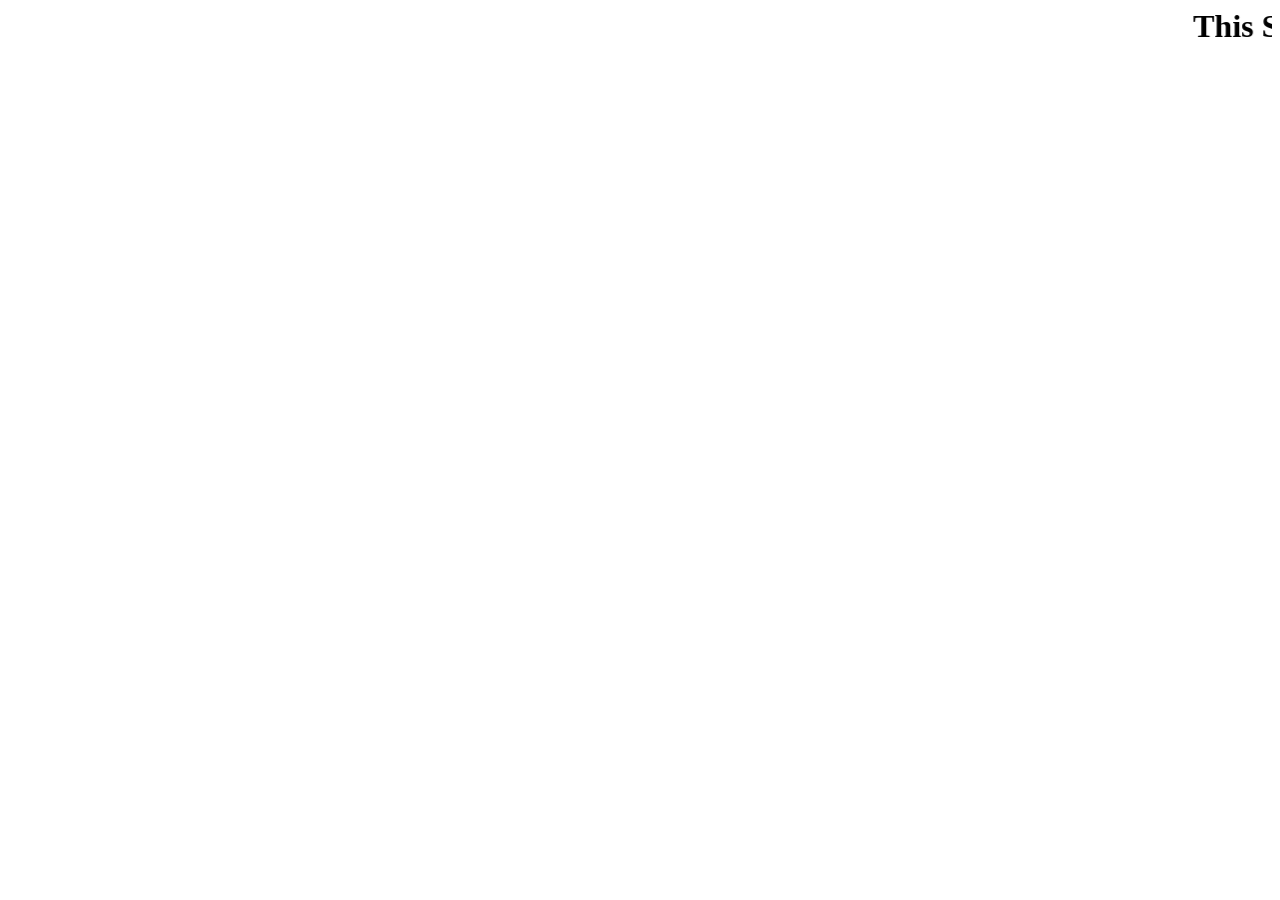
==== index.html @ debdb534 "Add Open Graph meta tags and update title" ====
<html>
<head>
  <title>NF Fire Extingusher</title>
<!-- Open Graph Meta Tags -->
<meta property="og:title" content="NF Fire Extinguisher Admin Center">
<meta property="og:type" content="website">
<meta property="og:url" content="https://harshtech.com/nffire">
<meta property="og:image" content="../demo.ico.png">
<meta property="og:site_name" content="NF Fire">
</head>
<body>
<h1>
<marquee>This Site Under Constyruction</marquee>
</h1>
</body>
</html>
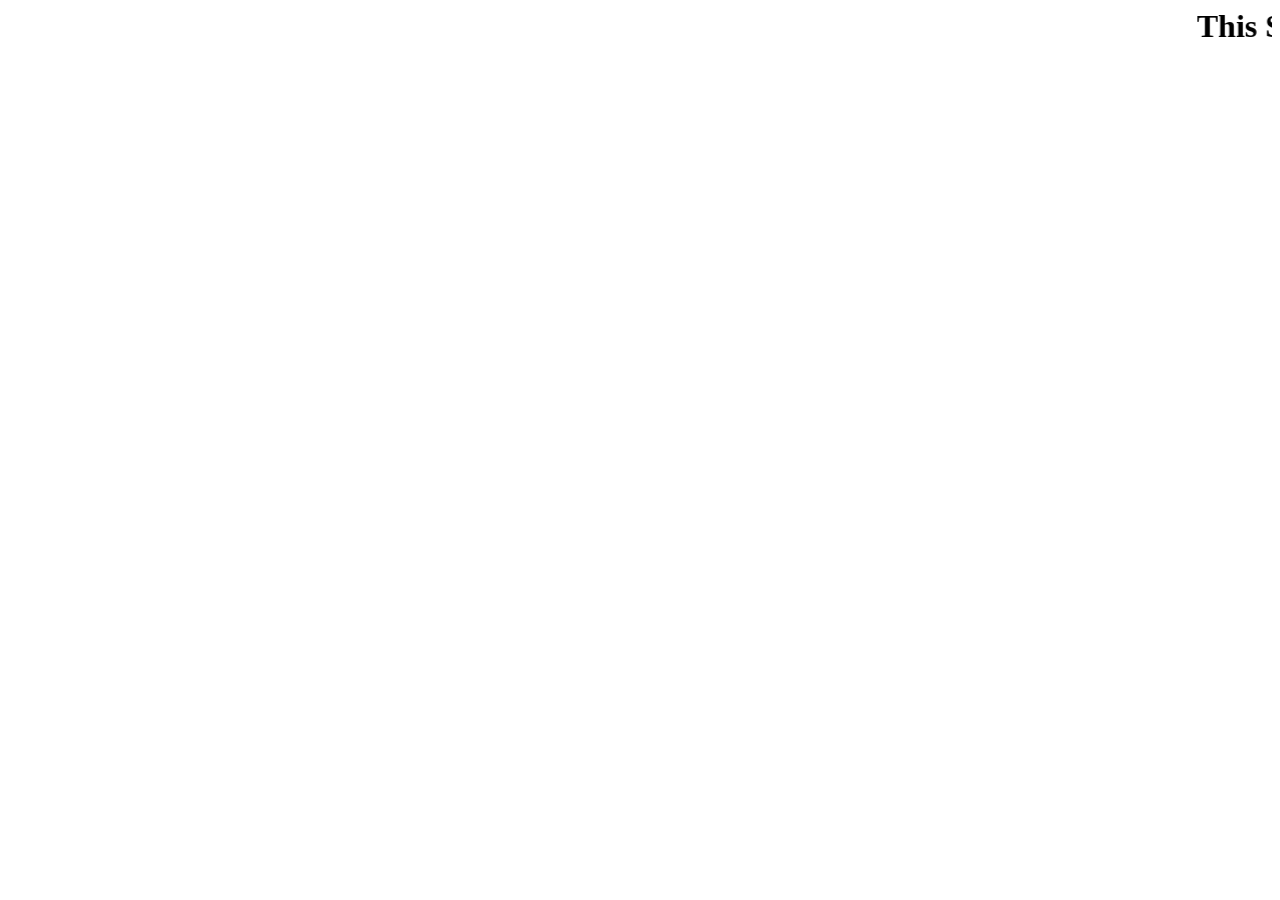
==== commit 5b6c3d5d: "Update Open Graph URL meta tag" ====
--- a/index.html
+++ b/index.html
@@ -4,7 +4,7 @@
 <!-- Open Graph Meta Tags -->
 <meta property="og:title" content="NF Fire Extinguisher Admin Center">
 <meta property="og:type" content="website">
-<meta property="og:url" content="https://harshtech.com/nffire">
+<meta property="og:url" content="https://nffire.github.io/NF-FIRE-EXTINGUISHER/Logo.jpg">
 <meta property="og:image" content="../demo.ico.png">
 <meta property="og:site_name" content="NF Fire">
 </head>
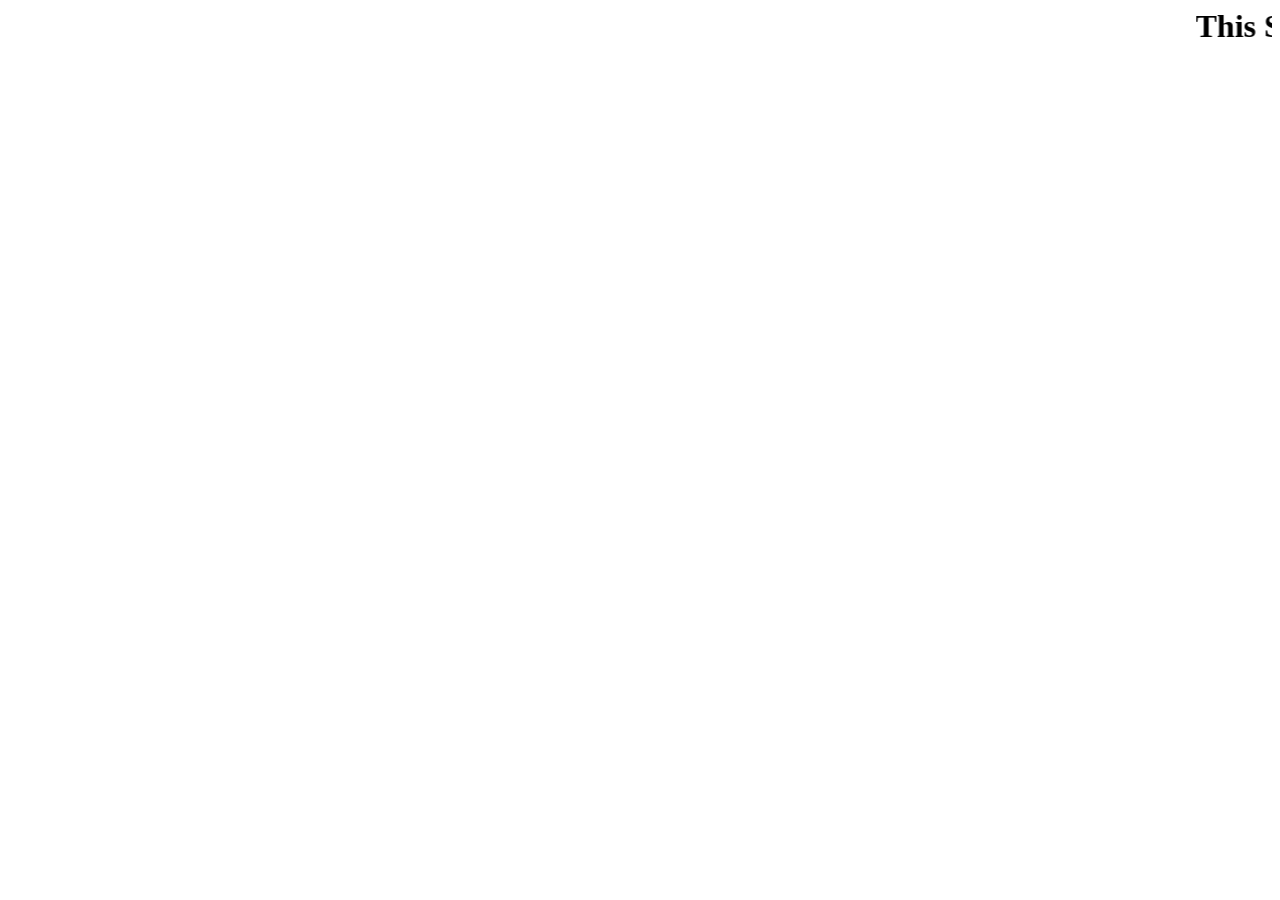
==== commit cbb96db5: "Update Open Graph image URL in index.html" ====
--- a/index.html
+++ b/index.html
@@ -5,7 +5,7 @@
 <meta property="og:title" content="NF Fire Extinguisher Admin Center">
 <meta property="og:type" content="website">
 <meta property="og:url" content="https://nffire.github.io/NF-FIRE-EXTINGUISHER/Logo.jpg">
-<meta property="og:image" content="../demo.ico.png">
+<meta property="og:image" content="https://nffire.github.io/NF-FIRE-EXTINGUISHER/Logo.jpg">
 <meta property="og:site_name" content="NF Fire">
 </head>
 <body>
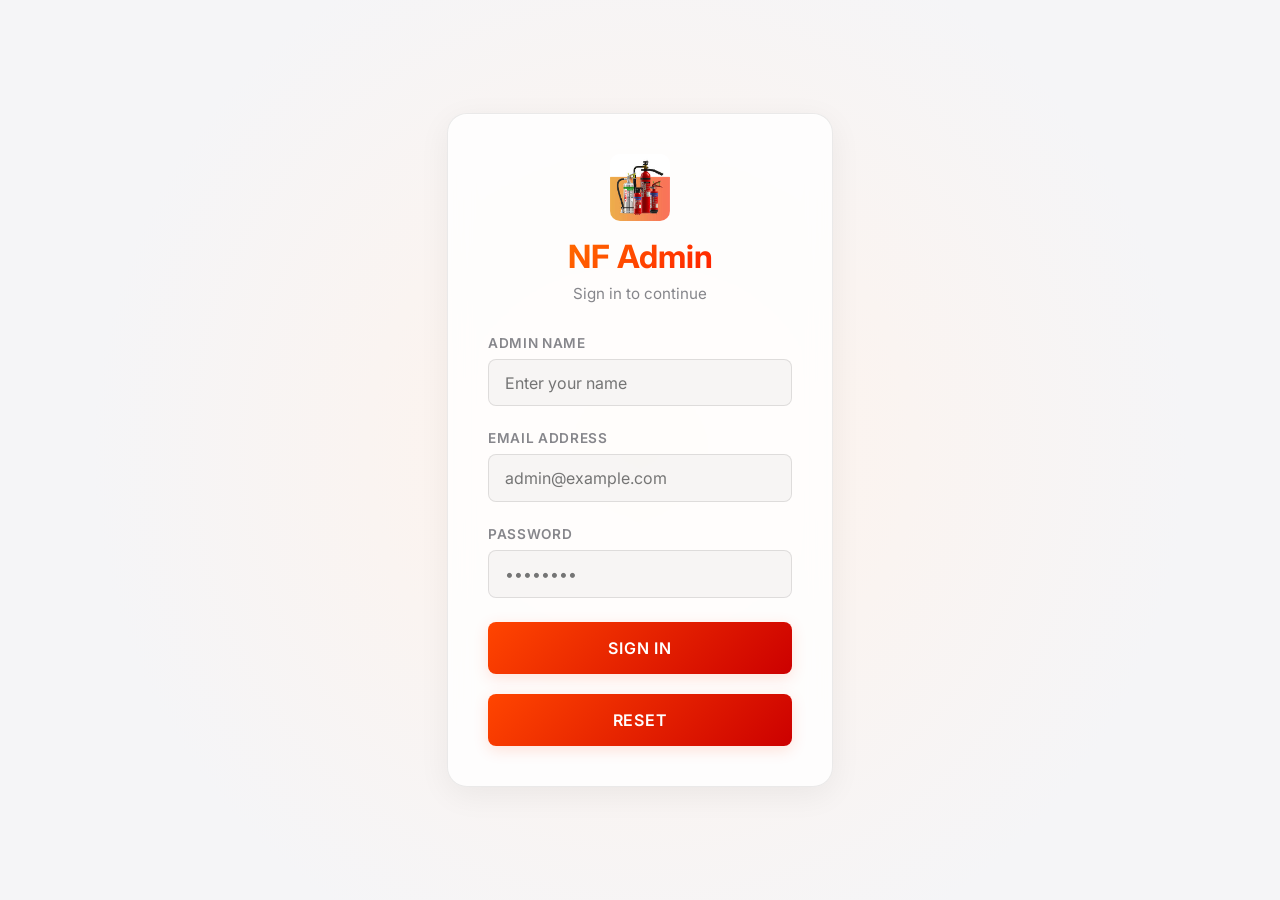
==== commit 169b42c3: "Enhance index.html with SEO meta tags and structure Added meta tags for better SEO and improved site" ====
--- a/index.html
+++ b/index.html
@@ -1,16 +1,327 @@
-<html>
+<!DOCTYPE html>
+<html lang="en">
+
 <head>
-  <title>NF Fire Extingusher</title>
-<!-- Open Graph Meta Tags -->
-<meta property="og:title" content="NF Fire Extinguisher Admin Center">
-<meta property="og:type" content="website">
-<meta property="og:url" content="https://nffire.github.io/NF-FIRE-EXTINGUISHER/Logo.jpg">
-<meta property="og:image" content="https://nffire.github.io/NF-FIRE-EXTINGUISHER/Logo.jpg">
-<meta property="og:site_name" content="NF Fire">
+    <meta charset="UTF-8">
+    <meta name="viewport" content="width=device-width, initial-scale=1.0">
+    <title>NF Fire Extinguisher Admin Center</title>
+    <meta name="description"
+        content="NF Fire Extinguisher Admin Center - Comprehensive Fire Safety and Inventory Management System">
+    <meta name="keywords" content="NF Fire, Fire Extinguisher, Fire Safety, Admin Center, Inventory Management">
+    <meta name="author" content="Harshad Teli">
+    <meta name="author" content="harshadteli697@gmail.com">
+    <meta name="robots" content="index,follow">
+    <meta name="language" content="English">
+    <meta name="HandheldFriendly" content="True">
+    <meta name="Mobileoptimized" content="320">
+
+    <!-- Open Graph Meta Tags -->
+    <meta property="og:title" content="NF Fire Extinguisher Admin Center">
+    <meta property="og:type" content="website">
+    <meta property="og:url" content="">
+    <meta property="og:image" content="https://nffire.github.io/NF-FIRE-EXTINGUISHER/Logo.jpg">
+    <meta property="og:site_name" content="NF Fire">
+
+    <!-- Apple Meta Tags -->
+    <meta name="apple-mobile-web-title" content="NF Fire Admin">
+    <meta name="apple-mobile-web-capable" content="yes">
+    <meta name="apple-touch-fullscreen" content="yes">
+    <meta name="apple-mobile-web-app-status-bar-style" content="black">
+    <link rel="apple-touch-icon" href="https://nffire.github.io/NF-FIRE-EXTINGUISHER/Logo.jpg">
+
+
+    <link href="https://fonts.googleapis.com/css2?family=Inter:wght@400;500;600;700&display=swap" rel="stylesheet">
+    <link rel="stylesheet" href="styles.css">
+    <style>
+        /* Shake animation for error */
+        @keyframes shake {
+
+            0%,
+            100% {
+                transform: translateX(0);
+            }
+
+            15% {
+                transform: translateX(-8px);
+            }
+
+            30% {
+                transform: translateX(8px);
+            }
+
+            45% {
+                transform: translateX(-6px);
+            }
+
+            60% {
+                transform: translateX(6px);
+            }
+
+            75% {
+                transform: translateX(-3px);
+            }
+
+            90% {
+                transform: translateX(3px);
+            }
+        }
+
+        .shake {
+            animation: shake 0.6s cubic-bezier(.36, .07, .19, .97) both;
+        }
+
+        /* Pulse animation for success icon */
+        @keyframes pulse-green {
+            0% {
+                box-shadow: 0 0 0 0 rgba(76, 209, 55, 0.5);
+            }
+
+            70% {
+                box-shadow: 0 0 0 20px rgba(76, 209, 55, 0);
+            }
+
+            100% {
+                box-shadow: 0 0 0 0 rgba(76, 209, 55, 0);
+            }
+        }
+
+        .pulse-success {
+            animation: pulse-green 1.2s ease-out infinite;
+        }
+
+        @keyframes pulse-red {
+            0% {
+                box-shadow: 0 0 0 0 rgba(255, 51, 51, 0.5);
+            }
+
+            70% {
+                box-shadow: 0 0 0 20px rgba(255, 51, 51, 0);
+            }
+
+            100% {
+                box-shadow: 0 0 0 0 rgba(255, 51, 51, 0);
+            }
+        }
+
+        .pulse-error {
+            animation: pulse-red 1.2s ease-out infinite;
+        }
+
+        .alert-icon-circle {
+            width: 70px;
+            height: 70px;
+            border-radius: 50%;
+            display: flex;
+            align-items: center;
+            justify-content: center;
+            font-size: 2rem;
+            margin: 0 auto 1rem;
+        }
+
+        .alert-icon-circle.success-circle {
+            background: rgba(76, 209, 55, 0.15);
+            border: 2px solid #4cd137;
+        }
+
+        .alert-icon-circle.error-circle {
+            background: rgba(255, 51, 51, 0.15);
+            border: 2px solid #ff3333;
+        }
+
+        .alert-modal .company-logo {
+            max-width: 80px;
+            border-radius: 8px;
+            margin-bottom: 0.75rem;
+        }
+
+        .alert-modal .company-name {
+            font-size: 0.8rem;
+            letter-spacing: 0.1em;
+            text-transform: uppercase;
+            color: var(--text-muted);
+            margin-bottom: 1.5rem;
+        }
+
+        /* Error detail badge */
+        .error-badge {
+            display: inline-flex;
+            align-items: center;
+            gap: 0.4rem;
+            background: rgba(255, 51, 51, 0.1);
+            border: 1px solid rgba(255, 51, 51, 0.3);
+            border-radius: 20px;
+            padding: 0.4rem 1rem;
+            font-size: 0.82rem;
+            color: #ff6666;
+            margin-bottom: 1.5rem;
+        }
+    </style>
 </head>
+
 <body>
-<h1>
-<marquee>This Site Under Constyruction</marquee>
-</h1>
+    <script>
+        // Apply theme immediately if stored, default to light
+        (function () {
+            const savedTheme = localStorage.getItem('sysadmin_theme') || localStorage.getItem('nf_theme');
+            if (savedTheme !== 'dark') {
+                document.body.classList.add('light-theme');
+            }
+
+            // Auto-redirect if already logged in
+            const existing = localStorage.getItem('admin_data') || sessionStorage.getItem('admin_data');
+            if (existing) {
+                window.location.replace('dashboard.html');
+            }
+        })();
+    </script>
+
+    <!-- ✅ SUCCESS MODAL -->
+    <div class="alert-modal-overlay" id="successModal">
+        <div class="alert-modal success">
+            <img src="assets/IMAGES/Logo.jpg" alt="NF Fire Logo" class="company-logo"
+                onerror="this.style.display='none'">
+            <div class="company-name">NF Fire Extinguisher</div>
+            <div class="alert-icon-circle success-circle pulse-success">✔</div>
+            <h2>Login Successful!</h2>
+            <p>Welcome back, <strong id="successName"></strong>. Redirecting to your dashboard…</p>
+        </div>
+    </div>
+
+    <!-- ❌ ERROR MODAL -->
+    <div class="alert-modal-overlay" id="errorModal">
+        <div class="alert-modal error" id="errorModalBox">
+            <div class="alert-icon-circle error-circle pulse-error">✕</div>
+            <h2>Access Denied</h2>
+            <div class="error-badge">
+                <span>⚠</span>
+                <span id="errorDetail">Invalid credentials</span>
+            </div>
+            <p>Please check your email and password and try again.</p>
+            <button class="btn btn-primary" onclick="closeErrorModal()"
+                style="background: linear-gradient(135deg,#ff3333,#cc0000); box-shadow: 0 0 15px rgba(255,51,51,0.4);">
+                Try Again
+            </button>
+        </div>
+    </div>
+
+    <div class="container">
+        <div class="glass-panel">
+            <div class="header">
+                <img src="assets/IMAGES/Logo.jpg" alt="Logo"
+                    style="max-width:60px; border-radius:10px; margin-bottom:0.75rem;"
+                    onerror="this.style.display='none'">
+                <h1>NF Admin</h1>
+                <p>Sign in to continue</p>
+            </div>
+
+            <form id="loginForm">
+                <div class="form-group">
+                    <label for="name">Admin Name</label>
+                    <input type="text" id="name" class="form-control" required placeholder="Enter your name">
+                </div>
+                <div class="form-group">
+                    <label for="email">Email Address</label>
+                    <input type="email" id="email" class="form-control" required placeholder="admin@example.com">
+                </div>
+                <div class="form-group">
+                    <label for="password">Password</label>
+                    <input type="password" id="password" class="form-control" required placeholder="••••••••">
+                </div>
+
+                <button type="submit" class="btn btn-primary" id="loginBtn">
+                    <span id="btnText">Sign In</span>
+                    <div class="spinner" id="btnSpinner"></div>
+                </button>
+                <br>
+                <button type="reset" class="btn btn-primary" id="loginBtn">
+                    <span id="btnText">Reset</span>
+                    <div class="spinner"></div>
+                </button>
+
+        </div>
+    </div>
+
+    <script src="api_config.js"></script>
+    <script>
+        function showSuccess(name) {
+            document.getElementById('successName').textContent = name;
+            document.getElementById('successModal').classList.add('active');
+            setTimeout(() => {
+                window.location.href = 'dashboard.html';
+            }, 2200);
+        }
+
+        function showError(msg) {
+            document.getElementById('errorDetail').textContent = msg || 'Invalid credentials';
+            const overlay = document.getElementById('errorModal');
+            const box = document.getElementById('errorModalBox');
+            overlay.classList.add('active');
+            box.classList.add('shake');
+            setTimeout(() => box.classList.remove('shake'), 700);
+        }
+
+        function closeErrorModal() {
+            document.getElementById('errorModal').classList.remove('active');
+            const btn = document.getElementById('loginBtn');
+            document.getElementById('btnText').style.display = 'block';
+            document.getElementById('btnSpinner').style.display = 'none';
+            btn.disabled = false;
+        }
+
+        document.getElementById('loginForm').addEventListener('submit', async function (e) {
+            e.preventDefault();
+
+            const btnText = document.getElementById('btnText');
+            const btnSpinner = document.getElementById('btnSpinner');
+            const btn = document.getElementById('loginBtn');
+
+            const name = document.getElementById('name').value.trim();
+            const email = document.getElementById('email').value.trim();
+            const password = document.getElementById('password').value;
+
+            // Loading state
+            btnText.style.display = 'none';
+            btnSpinner.style.display = 'block';
+            btn.disabled = true;
+
+            try {
+                if (CONFIG.isSimulationMode()) {
+                    // Simulate credential check
+                    await new Promise(r => setTimeout(r, 1000));
+                    if (email === 'admin@example.com' && password === 'adminpassword123') {
+                        localStorage.setItem('admin_data', JSON.stringify({ name, email }));
+                        sessionStorage.setItem('admin_data', JSON.stringify({ name, email }));
+                        showSuccess(name);
+                    } else {
+                        showError('Incorrect email or password');
+                    }
+                    return;
+                }
+
+                const formData = new URLSearchParams();
+                formData.append('name', name);
+                formData.append('email', email);
+                formData.append('password', password);
+
+                const response = await fetch(CONFIG.GAS_WEB_APP_URL, { method: 'POST', body: formData });
+                const result = await response.json();
+
+                if (result.status === 'success') {
+                    const sessionInfo = {
+                        name: result.data.name,
+                        email: result.data.email
+                    };
+                    localStorage.setItem('admin_data', JSON.stringify(sessionInfo));
+                    sessionStorage.setItem('admin_data', JSON.stringify(sessionInfo));
+                    showSuccess(result.data.name || name);
+                } else {
+                    showError(result.message || 'Incorrect email or password');
+                }
+            } catch (err) {
+                showError('Unable to connect. Please try again.');
+            }
+        });
+    </script>
 </body>
+
 </html>
--- a/styles.css
+++ b/styles.css
@@ -0,0 +1,537 @@
+:root {
+  --primary: #ff4500; /* OrangeRed */
+  --secondary: #ff8c00; /* DarkOrange */
+  --bg-dark: #0f0f11;
+  --bg-panel: rgba(25, 25, 30, 0.7);
+  --text-main: #ffffff;
+  --text-muted: #a0a0a5;
+  --glow: 0 0 15px rgba(255, 69, 0, 0.5);
+  --glass-border: rgba(255, 255, 255, 0.1);
+  --bg-grad-start: #2a0800;
+  --bg-grad-end: #0f0f11;
+}
+
+body.light-theme {
+  --bg-dark: #f5f5f7;
+  --bg-panel: rgba(255, 255, 255, 0.8);
+  --text-main: #1d1d1f;
+  --text-muted: #86868b;
+  --glass-border: rgba(0, 0, 0, 0.08);
+  --glow: 0 4px 15px rgba(255, 69, 0, 0.15);
+  --bg-grad-start: #fff3eb;
+  --bg-grad-end: #f5f5f7;
+}
+
+body.light-theme .glass-panel {
+  box-shadow: 0 8px 32px 0 rgba(0, 0, 0, 0.06), inset 0 1px 0 rgba(255,255,255,0.4) !important;
+}
+
+body.light-theme .dashboard-card {
+  background: rgba(0, 0, 0, 0.02) !important;
+}
+body.light-theme .dashboard-card:hover {
+  background: rgba(255, 69, 0, 0.05) !important;
+}
+body.light-theme .dashboard-card h3 {
+  color: var(--text-main) !important;
+}
+
+body.light-theme .form-control {
+  background: rgba(0, 0, 0, 0.03) !important;
+  color: var(--text-main) !important;
+  border-color: rgba(0, 0, 0, 0.1) !important;
+}
+body.light-theme .form-control:focus {
+  background: rgba(0, 0, 0, 0.05) !important;
+  border-color: var(--primary) !important;
+}
+
+body.light-theme .alert-modal {
+  background: var(--bg-panel) !important;
+  box-shadow: 0 10px 40px rgba(0,0,0,0.08) !important;
+  border-color: var(--glass-border) !important;
+}
+body.light-theme .alert-modal h2 {
+  color: var(--text-main) !important;
+}
+body.light-theme .alert-modal p {
+  color: var(--text-muted) !important;
+}
+
+* {
+  margin: 0;
+  padding: 0;
+  box-sizing: border-box;
+  font-family: 'Inter', 'Segoe UI', Tahoma, Geneva, Verdana, sans-serif;
+}
+
+body {
+  background-color: var(--bg-dark);
+  color: var(--text-main);
+  min-height: 100vh;
+  display: flex;
+  justify-content: center;
+  align-items: center;
+  background: radial-gradient(circle at center, var(--bg-grad-start) 0%, var(--bg-grad-end) 70%);
+  transition: background 0.3s, color 0.3s;
+}
+
+.container {
+  width: 100%;
+  max-width: 450px;
+  padding: 2rem;
+}
+
+.dashboard-container {
+  max-width: 800px;
+}
+
+.glass-panel {
+  background: var(--bg-panel);
+  backdrop-filter: blur(12px);
+  -webkit-backdrop-filter: blur(12px);
+  border: 1px solid var(--glass-border);
+  border-radius: 20px;
+  padding: 2.5rem;
+  box-shadow: 0 8px 32px 0 rgba(0, 0, 0, 0.5), inset 0 1px 0 rgba(255,255,255,0.1);
+  animation: fadeIn 0.5s ease-out;
+}
+
+.header {
+  text-align: center;
+  margin-bottom: 2rem;
+}
+
+.header h1 {
+  font-size: 2rem;
+  font-weight: 700;
+  background: linear-gradient(135deg, #ff8c00, #ff0000);
+  -webkit-background-clip: text;
+  -webkit-text-fill-color: transparent;
+  margin-bottom: 0.5rem;
+}
+
+.header p {
+  color: var(--text-muted);
+  font-size: 0.95rem;
+}
+
+/* Form Styles */
+.form-group {
+  margin-bottom: 1.5rem;
+}
+
+.form-group label {
+  display: block;
+  font-size: 0.85rem;
+  font-weight: 600;
+  margin-bottom: 0.5rem;
+  color: var(--text-muted);
+  text-transform: uppercase;
+  letter-spacing: 0.05em;
+}
+
+.form-control {
+  width: 100%;
+  padding: 0.8rem 1rem;
+  background: rgba(0, 0, 0, 0.2);
+  border: 1px solid rgba(255, 255, 255, 0.1);
+  border-radius: 8px;
+  color: #fff;
+  font-size: 1rem;
+  transition: all 0.3s ease;
+}
+
+.form-control:focus {
+  outline: none;
+  border-color: var(--primary);
+  box-shadow: 0 0 10px rgba(255, 69, 0, 0.2);
+  background: rgba(0, 0, 0, 0.4);
+}
+
+/* Button Styles */
+.btn {
+  display: block;
+  width: 100%;
+  padding: 1rem;
+  border: none;
+  border-radius: 8px;
+  font-size: 1rem;
+  font-weight: 600;
+  cursor: pointer;
+  transition: all 0.3s ease;
+  text-transform: uppercase;
+  letter-spacing: 0.05em;
+  text-decoration: none;
+  text-align: center;
+}
+
+.btn-primary {
+  background: linear-gradient(135deg, var(--primary), #cc0000);
+  color: #fff;
+  box-shadow: var(--glow);
+}
+
+.btn-primary:hover {
+  transform: translateY(-2px);
+  box-shadow: 0 5px 20px rgba(255, 69, 0, 0.6);
+  background: linear-gradient(135deg, var(--secondary), #ff0000);
+}
+
+.btn-primary:active {
+  transform: translateY(0);
+}
+
+.btn-outline {
+  background: transparent;
+  color: var(--primary);
+  border: 2px solid var(--primary);
+}
+
+.btn-outline:hover {
+  background: rgba(255, 69, 0, 0.1);
+  box-shadow: var(--glow);
+}
+
+/* Dashboard Grid */
+.dashboard-grid {
+  display: grid;
+  grid-template-columns: repeat(auto-fit, minmax(200px, 1fr));
+  gap: 1.5rem;
+  margin-top: 2rem;
+}
+
+.dashboard-card {
+  background: rgba(255, 255, 255, 0.03);
+  border: 1px solid var(--glass-border);
+  border-radius: 15px;
+  padding: 2rem 1.5rem;
+  text-align: center;
+  transition: all 0.3s ease;
+  cursor: pointer;
+  display: flex;
+  flex-direction: column;
+  align-items: center;
+  justify-content: center;
+  text-decoration: none;
+  color: var(--text-main);
+  min-height: 160px;
+}
+
+.dashboard-card:hover {
+  background: rgba(255, 69, 0, 0.05);
+  border-color: var(--primary);
+  transform: translateY(-5px);
+  box-shadow: var(--glow);
+}
+
+.dashboard-card .icon {
+  font-size: 2.5rem;
+  margin-bottom: 1rem;
+  background: linear-gradient(135deg, var(--primary), var(--secondary));
+  -webkit-background-clip: text;
+  -webkit-text-fill-color: transparent;
+}
+
+.dashboard-card h3 {
+  font-size: 1.1rem;
+  font-weight: 600;
+}
+
+/* Results display */
+.result-group {
+  background: rgba(0, 0, 0, 0.3);
+  padding: 1rem;
+  border-radius: 8px;
+  margin-bottom: 1rem;
+  border-left: 3px solid var(--primary);
+}
+
+.result-label {
+  font-size: 0.75rem;
+  color: var(--text-muted);
+  text-transform: uppercase;
+  margin-bottom: 0.3rem;
+}
+
+.result-value {
+  font-size: 1.1rem;
+  font-weight: 500;
+  color: #fff;
+}
+
+.password-warning {
+  font-size: 0.8rem;
+  color: #ffaa00;
+  margin-top: -0.5rem;
+  margin-bottom: 1.5rem;
+  display: flex;
+  align-items: center;
+  gap: 0.5rem;
+}
+
+/* Loading Spinner */
+.spinner {
+  display: none;
+  width: 20px;
+  height: 20px;
+  border: 2px solid rgba(255,255,255,0.3);
+  border-radius: 50%;
+  border-top-color: #fff;
+  animation: spin 1s ease-in-out infinite;
+  margin: 0 auto;
+}
+
+@keyframes spin {
+  to { transform: rotate(360deg); }
+}
+@keyframes fadeIn {
+  from { opacity: 0; transform: translateY(10px); }
+  to { opacity: 1; transform: translateY(0); }
+}
+
+/* Report Table Styles */
+.report-table {
+  width: 100%;
+  border-collapse: collapse;
+  margin-top: 1rem;
+  font-size: 0.9rem;
+}
+
+.report-table th, .report-table td {
+  padding: 1rem;
+  text-align: left;
+  border-bottom: 1px solid rgba(255, 255, 255, 0.1);
+}
+
+.report-table th {
+  font-weight: 600;
+  color: var(--text-muted);
+  text-transform: uppercase;
+  letter-spacing: 0.05em;
+  font-size: 0.8rem;
+}
+
+.report-table tr:last-child td {
+  border-bottom: none;
+}
+
+.report-table tbody tr:hover {
+  background: rgba(255, 255, 255, 0.05);
+}
+
+/* Responsiveness for Table */
+.table-responsive {
+  width: 100%;
+  overflow-x: auto;
+  -webkit-overflow-scrolling: touch;
+  margin-bottom: 1rem;
+}
+
+/* Modal Styles */
+.modal-overlay {
+  position: fixed;
+  top: 0; left: 0; right: 0; bottom: 0;
+  background: rgba(0, 0, 0, 0.8);
+  display: flex;
+  justify-content: center;
+  align-items: center;
+  z-index: 1000;
+  opacity: 0;
+  pointer-events: none;
+  transition: opacity 0.3s ease;
+}
+
+.modal-overlay.active {
+  opacity: 1;
+  pointer-events: auto;
+}
+
+.modal-content {
+  width: 90%;
+  max-width: 450px;
+  background: var(--bg-dark);
+  border: 1px solid var(--primary);
+  border-radius: 12px;
+  padding: 2rem;
+  box-shadow: var(--glow);
+  transform: translateY(-20px);
+  transition: transform 0.3s ease;
+}
+
+.modal-overlay.active .modal-content {
+  transform: translateY(0);
+}
+
+.modal-header {
+  display: flex;
+  justify-content: space-between;
+  align-items: center;
+  margin-bottom: 1.5rem;
+}
+
+.modal-header h2 {
+  font-size: 1.25rem;
+  color: var(--primary);
+}
+
+.modal-close {
+  background: none;
+  border: none;
+  color: var(--text-muted);
+  font-size: 1.5rem;
+  cursor: pointer;
+}
+
+.modal-close:hover {
+  color: #fff;
+}
+
+/* Table action buttons */
+.action-btn {
+  background: none;
+  border: none;
+  cursor: pointer;
+  font-size: 1.1rem;
+  margin: 0 0.25rem;
+  transition: transform 0.2s ease;
+}
+.action-btn:hover {
+  transform: scale(1.2);
+}
+
+/* Alert Modal Styles */
+.alert-modal-overlay {
+  position: fixed;
+  top: 0; left: 0; right: 0; bottom: 0;
+  background: rgba(0, 0, 0, 0.85);
+  display: flex;
+  justify-content: center;
+  align-items: center;
+  z-index: 2000;
+  opacity: 0;
+  pointer-events: none;
+  transition: opacity 0.3s ease;
+  backdrop-filter: blur(5px);
+}
+.alert-modal-overlay.active {
+  opacity: 1;
+  pointer-events: auto;
+}
+.alert-modal {
+  width: 90%;
+  max-width: 400px;
+  background: var(--bg-panel);
+  border: 1px solid var(--glass-border);
+  border-radius: 16px;
+  padding: 2.5rem 2rem;
+  text-align: center;
+  box-shadow: 0 10px 40px rgba(0,0,0,0.8);
+  transform: scale(0.9);
+  transition: transform 0.3s ease;
+}
+.alert-modal-overlay.active .alert-modal {
+  transform: scale(1);
+}
+.alert-modal .alert-icon {
+  font-size: 3rem;
+  margin-bottom: 1rem;
+}
+.alert-modal .alert-logo {
+  max-width: 100px;
+  margin-bottom: 1.5rem;
+  border-radius: 10px;
+}
+.alert-modal h2 {
+  font-size: 1.4rem;
+  margin-bottom: 0.5rem;
+  color: var(--text-main);
+}
+.alert-modal p {
+  color: var(--text-muted);
+  font-size: 0.95rem;
+  margin-bottom: 1.5rem;
+}
+.alert-modal.error {
+  border-color: #ff3333;
+  box-shadow: 0 0 20px rgba(255, 51, 51, 0.3);
+}
+.alert-modal.error h2 {
+  color: #ff3333;
+}
+.alert-modal.success {
+  border-color: #4cd137;
+  box-shadow: 0 0 20px rgba(76, 209, 55, 0.3);
+}
+.alert-modal.success h2 {
+  color: #4cd137;
+}
+.print-header {
+  display: none;
+  align-items: center;
+  justify-content: flex-start;
+  margin-bottom: 2rem;
+  padding-bottom: 1rem;
+  border-bottom: 2px solid #000;
+}
+
+.print-logo {
+  max-height: 80px;
+  margin-right: 2rem;
+}
+
+.print-company-info h2 {
+  font-size: 1.8rem;
+  margin: 0;
+  color: #000;
+}
+
+.print-company-info p {
+  margin: 0;
+  font-size: 1rem;
+  color: #333;
+}
+
+@media print {
+  /* Hide unnecessary elements */
+  body {
+    background: #fff;
+    color: #000;
+  }
+  .glass-panel {
+    border: none;
+    background: none;
+    box-shadow: none;
+    padding: 0;
+  }
+  .header, .btn, .no-print, .password-warning {
+    display: none !important;
+  }
+  
+  /* Show and style the print header */
+  .print-header {
+    display: flex !important;
+  }
+  
+  .screen-title {
+    display: none !important;
+  }
+
+  /* Style the report area to look like a clean PDF / Crystal Report */
+  .report-area {
+    background: #fff !important;
+    padding: 0 !important;
+  }
+  
+  .report-table th, .report-table td {
+    color: #000 !important;
+    border: 1px solid #ddd !important;
+  }
+  
+  .report-table th {
+    background-color: #f5f5f5 !important;
+    -webkit-print-color-adjust: exact;
+    print-color-adjust: exact;
+  }
+}
+
